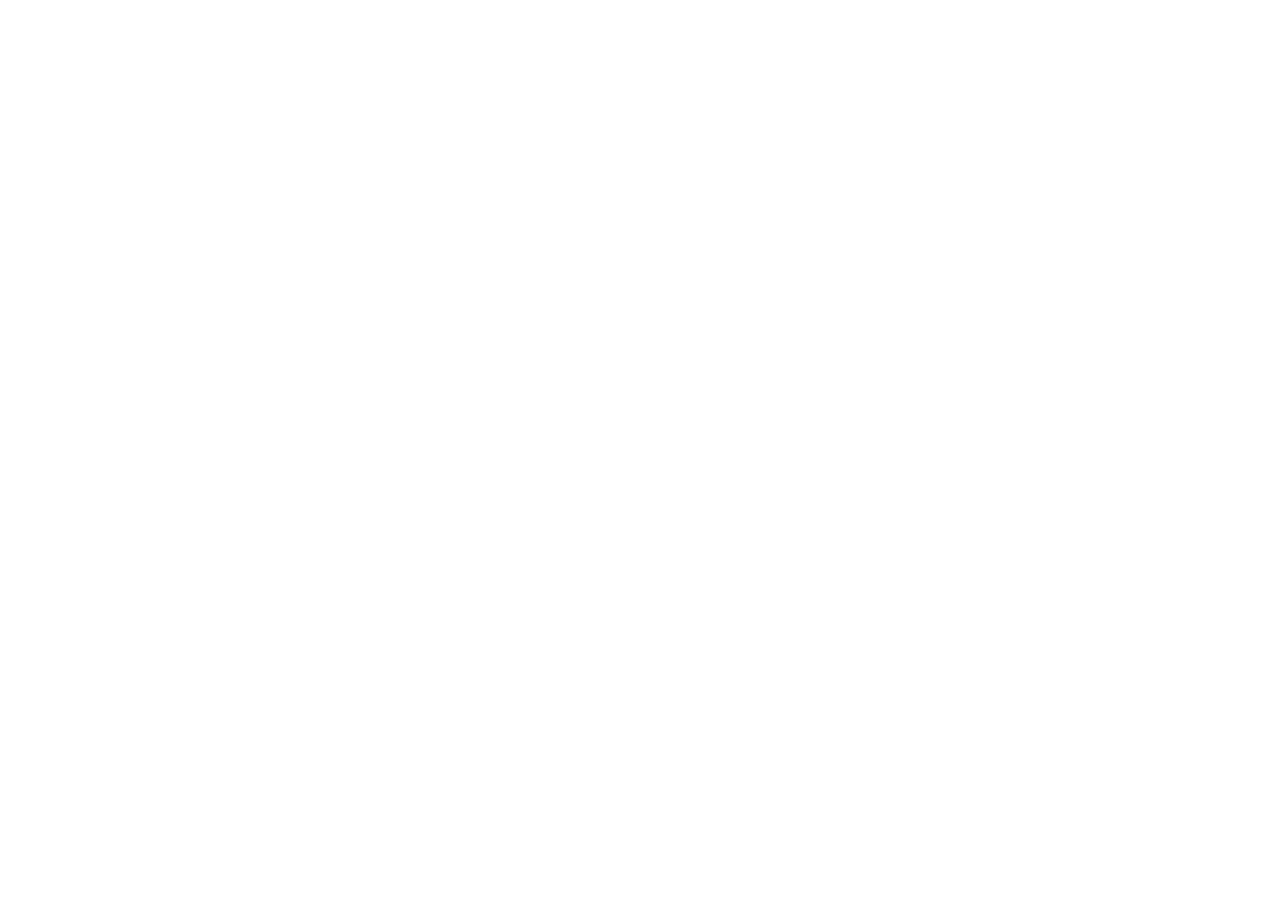
==== src/index.html @ f4b9523a "added normalize css and basic layout" ====
<!DOCTYPE html>
<html lang="ru">
<head>
    <meta charset="UTF-8">
    <meta name="viewport" content="width=device-width, initial-scale=1.0">
    <title>Test work</title>
    <link rel="stylesheet" href="css/normalize.css">
</head>
<body>
    
</body>
</html>
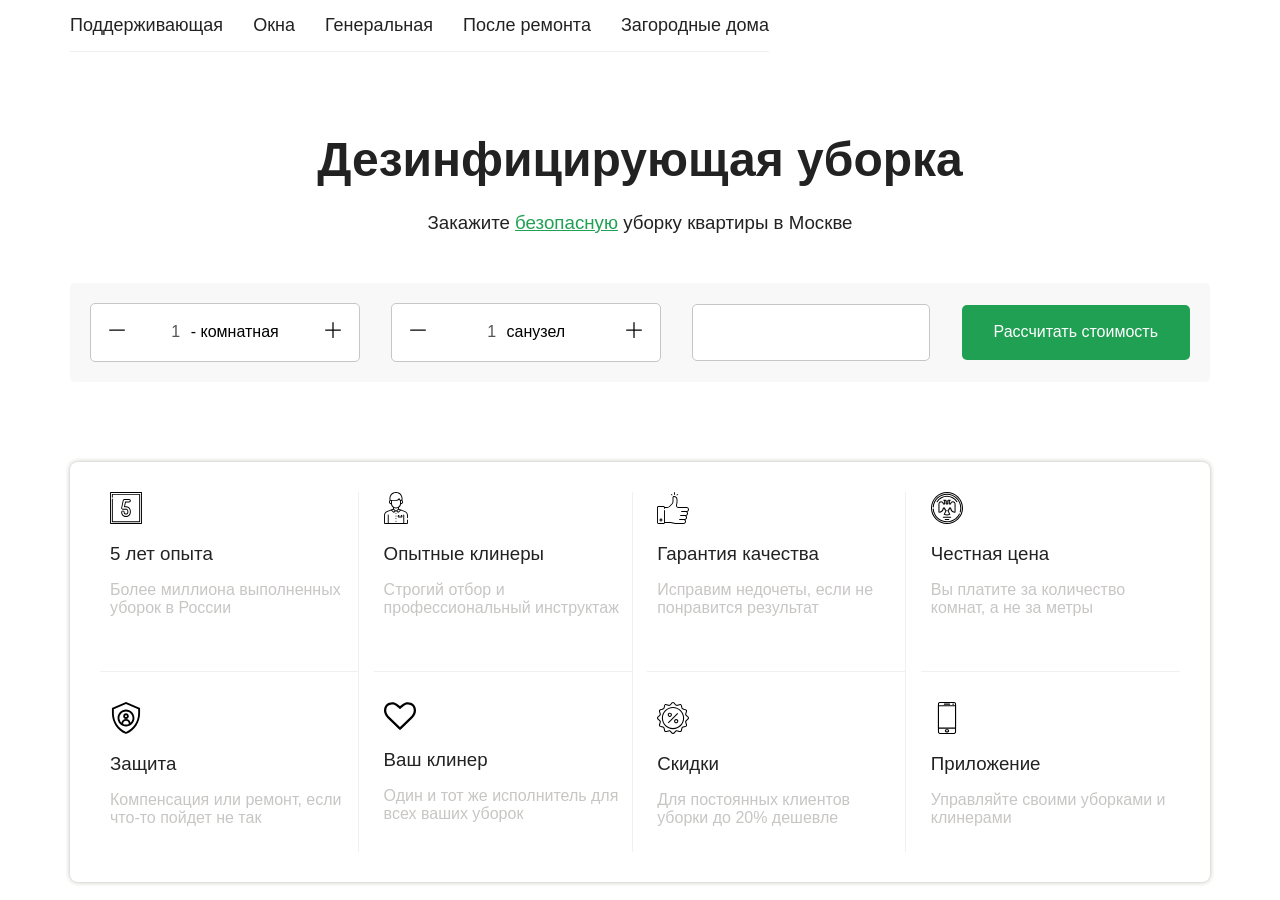
==== commit 4cf7e0b7: "almost ready main page" ====
--- a/src/index.html
+++ b/src/index.html
@@ -4,9 +4,152 @@
     <meta charset="UTF-8">
     <meta name="viewport" content="width=device-width, initial-scale=1.0">
     <title>Test work</title>
+    <link href="https://fonts.googleapis.com/css2?family=Roboto:wght@300;400;500;700&display=swap" rel="stylesheet">
     <link rel="stylesheet" href="css/normalize.css">
+    <link rel="stylesheet" href="css/style.css">
 </head>
 <body>
+
+<nav class="nav">
+    <div class="container">
+        <div class="nav-wrapper">
+            <ul class="nav-menu">
+                <li class="nav-menu__item"><a href="#">Поддерживающая</a></li>
+                <!-- /.nav-menu__item -->
+                <li class="nav-menu__item"><a href="#">Окна</a></li>
+                <!-- /.nav-menu__item -->
+                <li class="nav-menu__item"><a href="#">Генеральная</a></li>
+                <!-- /.nav-menu__item -->
+                <li class="nav-menu__item"><a href="#">После ремонта</a></li>
+                <!-- /.nav-menu__item -->
+                <li class="nav-menu__item"><a href="#">Загородные дома</a></li>
+                <!-- /.nav-menu__item -->
+            </ul>
+            <!-- /.nav-menu -->
     
+            <a href="" class="menu-btn"><span></span></a> <!-- /.menu-btn -->
+        </div>
+        <ul class="nav-mobile">
+            <li class="nav-mobile__item"><a href="#">Поддерживающая</a></li>
+            <!-- /.nav-mobile__item -->
+            <li class="nav-mobile__item"><a href="#">Окна</a></li>
+            <!-- /.nav-mobile__item -->
+            <li class="nav-mobile__item"><a href="#">Генеральная</a></li>
+            <!-- /.nav-mobile__item -->
+            <li class="nav-mobile__item"><a href="#">После ремонта</a></li>
+            <!-- /.nav-mobile__item -->
+            <li class="nav-mobile__item"><a href="#">Загородные дома</a></li>
+            <!-- /.nav-mobile__item -->
+        </ul>
+        <!-- /.nav-mobile -->
+    </div>
+    <!-- /.container -->
+</nav>
+<!-- /.nav -->
+    
+<section class="clean">
+    <div class="container">
+        <h2 class="clean__title">Дезинфицирующая уборка</h2>
+        <!-- /.clean__title -->
+        <h3 class="clean__subtitle">Закажите <span>безопасную</span> уборку квартиры в Москве</h3>
+        <!-- /.clean__subtitle -->
+
+        <form action="" class="clean-form" method="POST">
+            <div class="input-room">
+                <button class="minus-room"><img src="img/clean/minus.svg" alt="minus"></button>
+                <div><input type="text" class="counter-room" value="1" disabled> - комнатная</div>
+                <button class="plus-room"><img src="img/clean/plus.svg" alt="plus"></button>
+            </div>
+            <div class="input-bathroom">
+                <button class="minus-bathroom"><img src="img/clean/minus.svg" alt="minus"></button>
+                <div><input type="text" class="counter-bathroom" value="1" disabled> санузел</div>
+                <button class="plus-bathroom"><img src="img/clean/plus.svg" alt="plus"></button>
+            </div>
+            <!-- /.input-bathroom -->
+            <input type="tel">
+            <button class="button">Рассчитать стоимость</button>
+        </form>
+        <!-- /.clean-form -->
+    </div>
+    <!-- /.container -->
+</section>
+<!-- /.clean -->
+
+<section class="features">
+    <div class="container">
+        <div class="features-block">
+            <div class="features-item">
+                <img src="img/features/five.svg" alt="icon">
+                <h3 class="features-item__title">5 лет опыта</h3>
+                <!-- /.features-item__title -->
+                <p class="features-item__descr">Более миллиона выполненных уборок в России</p>
+                <!-- /.features-item__descr -->
+            </div>
+            <!-- /.features-item -->
+            <div class="features-item">
+                <img src="img/features/clenaner.svg" alt="icon">
+                <h3 class="features-item__title">Опытные клинеры</h3>
+                <!-- /.features-item__title -->
+                <p class="features-item__descr">Строгий отбор и профессиональный инструктаж</p>
+                <!-- /.features-item__descr -->
+            </div>
+            <!-- /.features-item -->
+            <div class="features-item">
+                <img src="img/features/thumbs-up.svg" alt="icon">
+                <h3 class="features-item__title">Гарантия качества</h3>
+                <!-- /.features-item__title -->
+                <p class="features-item__descr">Исправим недочеты, если не понравится результат</p>
+                <!-- /.features-item__descr -->
+            </div>
+            <!-- /.features-item -->
+            <div class="features-item">
+                <img src="img/features/russian-rouble.svg" alt="icon">
+                <h3 class="features-item__title">Честная цена</h3>
+                <!-- /.features-item__title -->
+                <p class="features-item__descr">Вы платите за количество комнат, а не за метры</p>
+                <!-- /.features-item__descr -->
+            </div>
+            <!-- /.features-item -->
+            <div class="features-item">
+                <img src="img/features/protection.svg" alt="icon">
+                <h3 class="features-item__title">Защита</h3>
+                <!-- /.features-item__title -->
+                <p class="features-item__descr">Компенсация или ремонт, если что-то пойдет не так</p>
+                <!-- /.features-item__descr -->
+            </div>
+            <!-- /.features-item -->
+            <div class="features-item">
+                <img src="img/features/heart.svg" alt="icon">
+                <h3 class="features-item__title">Ваш клинер</h3>
+                <!-- /.features-item__title -->
+                <p class="features-item__descr">Один и тот же исполнитель для всех ваших уборок</p>
+                <!-- /.features-item__descr -->
+            </div>
+            <!-- /.features-item -->
+            <div class="features-item">
+                <img src="img/features/discount.svg" alt="icon">
+                <h3 class="features-item__title">Скидки</h3>
+                <!-- /.features-item__title -->
+                <p class="features-item__descr">Для постоянных клиентов уборки до 20% дешевле</p>
+                <!-- /.features-item__descr -->
+            </div>
+            <!-- /.features-item -->
+            <div class="features-item">
+                <img src="img/features/smartphone.svg" alt="icon">
+                <h3 class="features-item__title">Приложение</h3>
+                <!-- /.features-item__title -->
+                <p class="features-item__descr">Управляйте своими уборками и клинерами</p>
+                <!-- /.features-item__descr -->
+            </div>
+            <!-- /.features-item -->
+        </div>
+        <!-- /.features-block -->
+    </div>
+    <!-- /.container -->
+</section>
+<!-- /.features -->
+
+
+<script src="js/index.js"></script>
 </body>
 </html>
--- a/src/css/style.css
+++ b/src/css/style.css
@@ -0,0 +1,439 @@
+html {
+  font-size: 16px;
+}
+
+body {
+  padding: 0;
+  margin: 0;
+  font-family: "Roboto", sans-serif;
+}
+
+* {
+  -webkit-box-sizing: border-box;
+          box-sizing: border-box;
+}
+
+.container {
+  max-width: 1140px;
+  margin: 0 auto;
+  width: 95%;
+}
+
+.button {
+  background-color: #20A053;
+  border-radius: 5px;
+  padding: 18px 32px;
+  border: none;
+  color: #ffffff;
+  cursor: pointer;
+}
+
+ul {
+  padding: 0;
+  margin: 0;
+  list-style: none;
+}
+
+a {
+  text-decoration: none;
+}
+
+h1, h2, h3, h4, h5, h6 {
+  margin: 0;
+  padding: 0;
+}
+
+input {
+  border: 1px solid #C7C6C4;
+  border-radius: 5px;
+  padding: 18px;
+}
+
+.nav {
+  padding-top: 15px;
+}
+.nav-wrapper {
+  display: -webkit-box;
+  display: -ms-flexbox;
+  display: flex;
+  -webkit-box-pack: justify;
+      -ms-flex-pack: justify;
+          justify-content: space-between;
+  -webkit-box-align: center;
+      -ms-flex-align: center;
+          align-items: center;
+}
+.nav-menu {
+  padding-bottom: 15px;
+  border-bottom: 1px solid #f0f0f0;
+  display: -webkit-box;
+  display: -ms-flexbox;
+  display: flex;
+  -webkit-box-pack: start;
+      -ms-flex-pack: start;
+          justify-content: start;
+  -webkit-box-align: center;
+      -ms-flex-align: center;
+          align-items: center;
+}
+.nav-menu__item:not(:last-child) {
+  margin-right: 30px;
+}
+.nav-menu__item a {
+  font-size: 1.125rem;
+  color: #222222;
+  -webkit-transition: 0.3s;
+  transition: 0.3s;
+}
+.nav-menu__item a:hover {
+  color: #20A053;
+}
+.nav-mobile {
+  display: none;
+  -webkit-box-pack: center;
+      -ms-flex-pack: center;
+          justify-content: center;
+  -webkit-box-align: center;
+      -ms-flex-align: center;
+          align-items: center;
+  -webkit-box-orient: vertical;
+  -webkit-box-direction: normal;
+      -ms-flex-direction: column;
+          flex-direction: column;
+  padding-top: 50px;
+  padding-bottom: 30px;
+  border-bottom: 1px solid #f0f0f0;
+}
+.nav-mobile__item:not(:last-child) {
+  margin-bottom: 20px;
+}
+.nav-mobile__item a {
+  font-size: 1.125rem;
+  color: #222222;
+  -webkit-transition: 0.3s;
+  transition: 0.3s;
+}
+.nav-mobile__item a:hover {
+  color: #20A053;
+}
+.nav .menu-btn {
+  display: -webkit-box;
+  display: -ms-flexbox;
+  display: flex;
+  -webkit-box-pack: center;
+      -ms-flex-pack: center;
+          justify-content: center;
+  -webkit-box-align: center;
+      -ms-flex-align: center;
+          align-items: center;
+  display: none;
+}
+.nav .menu-btn span {
+  width: 30px;
+  height: 2px;
+  background-color: #20A053;
+}
+.nav .menu-btn span::after {
+  content: "";
+  -webkit-transition: 0.3s;
+  transition: 0.3s;
+  display: block;
+  width: 30px;
+  height: 2px;
+  background-color: #20A053;
+  -webkit-transform: translateY(6px);
+          transform: translateY(6px);
+}
+.nav .menu-btn span::before {
+  content: "";
+  -webkit-transition: 0.3s;
+  transition: 0.3s;
+  display: block;
+  width: 30px;
+  height: 2px;
+  background-color: #20A053;
+  -webkit-transform: translateY(-9px);
+          transform: translateY(-9px);
+}
+
+.menu-btn.active-menu-btn span {
+  height: 0;
+}
+.menu-btn.active-menu-btn span::after {
+  content: "";
+  display: block;
+  width: 30px;
+  height: 2px;
+  background-color: #20A053;
+  -webkit-transform: translateY(0px) rotate(45deg);
+          transform: translateY(0px) rotate(45deg);
+}
+.menu-btn.active-menu-btn span::before {
+  content: "";
+  display: block;
+  width: 30px;
+  height: 2px;
+  background-color: #20A053;
+  -webkit-transform: translateY(2px) rotate(-45deg);
+          transform: translateY(2px) rotate(-45deg);
+}
+
+.nav-mobile.active-menu {
+  display: -webkit-box;
+  display: -ms-flexbox;
+  display: flex;
+}
+
+@media (min-width: 320px) and (max-width: 768px) {
+  .nav .menu-btn {
+    display: -webkit-box;
+    display: -ms-flexbox;
+    display: flex;
+    margin-left: auto;
+  }
+  .nav-menu {
+    display: none;
+  }
+}
+.clean {
+  padding-top: 80px;
+  padding-bottom: 80px;
+  background-color: #ffffff;
+}
+.clean-form {
+  margin-top: 50px;
+  padding: 20px;
+  border-radius: 5px;
+  display: -webkit-box;
+  display: -ms-flexbox;
+  display: flex;
+  -webkit-box-pack: justify;
+      -ms-flex-pack: justify;
+          justify-content: space-between;
+  -webkit-box-align: center;
+      -ms-flex-align: center;
+          align-items: center;
+  background-color: #f8f8f8;
+}
+.clean-form .input-room {
+  border: 1px solid #C7C6C4;
+  border-radius: 5px;
+  padding: 18px;
+  display: -webkit-box;
+  display: -ms-flexbox;
+  display: flex;
+  -webkit-box-pack: justify;
+      -ms-flex-pack: justify;
+          justify-content: space-between;
+  -webkit-box-align: center;
+      -ms-flex-align: center;
+          align-items: center;
+  width: 270px;
+  background-color: #ffffff;
+}
+.clean-form .input-room div {
+  margin: 0px 30px;
+}
+.clean-form .input-room div .counter-room {
+  border: none;
+  outline: none;
+  padding: 0;
+  background-color: #ffffff;
+  width: 15px;
+}
+.clean-form .input-room button {
+  background-color: transparent;
+  border: none;
+  padding: 0;
+  cursor: pointer;
+  outline: none;
+}
+.clean-form .input-bathroom {
+  border: 1px solid #C7C6C4;
+  border-radius: 5px;
+  padding: 18px;
+  display: -webkit-box;
+  display: -ms-flexbox;
+  display: flex;
+  -webkit-box-pack: justify;
+      -ms-flex-pack: justify;
+          justify-content: space-between;
+  -webkit-box-align: center;
+      -ms-flex-align: center;
+          align-items: center;
+  width: 270px;
+  background-color: #ffffff;
+}
+.clean-form .input-bathroom div {
+  margin: 0px 30px;
+}
+.clean-form .input-bathroom div .counter-bathroom {
+  border: none;
+  outline: none;
+  padding: 0;
+  background-color: #ffffff;
+  width: 15px;
+}
+.clean-form .input-bathroom button {
+  background-color: transparent;
+  border: none;
+  padding: 0;
+  cursor: pointer;
+  outline: none;
+}
+.clean__title {
+  text-align: center;
+  font-size: 3rem;
+  margin-bottom: 25px;
+  font-weight: 700;
+  color: #222222;
+}
+.clean__subtitle {
+  font-weight: 500;
+  color: #222222;
+  text-align: center;
+}
+.clean__subtitle span {
+  text-decoration: underline;
+  color: #20A053;
+}
+
+@media (min-width: 320px) and (max-width: 768px) {
+  .clean__title {
+    font-size: 2rem;
+  }
+  .clean__subtitle {
+    font-size: 1rem;
+  }
+}
+.features-block {
+  padding: 30px;
+  background-color: #ffffff;
+  border-radius: 8px;
+  -webkit-box-shadow: 0px 0px 5px 0px rgba(34, 34, 2, 0.32);
+          box-shadow: 0px 0px 5px 0px rgba(34, 34, 2, 0.32);
+  display: -webkit-box;
+  display: -ms-flexbox;
+  display: flex;
+  -ms-flex-wrap: wrap;
+      flex-wrap: wrap;
+  -webkit-box-pack: justify;
+      -ms-flex-pack: justify;
+          justify-content: space-between;
+  -webkit-box-align: start;
+      -ms-flex-align: start;
+          align-items: start;
+}
+.features-item {
+  padding-left: 10px;
+  -ms-flex-preferred-size: 24%;
+      flex-basis: 24%;
+  padding-right: 10px;
+  min-height: 180px;
+}
+.features-item__title {
+  font-weight: 500;
+  color: #222222;
+  margin-top: 15px;
+  margin-bottom: 10px;
+}
+.features-item__descr {
+  font-size: 1rem;
+  color: #C7C6C4;
+}
+.features-item:not(:nth-child(4)) {
+  border-right: 1px solid #f0f0f0;
+}
+.features-item:nth-child(8) {
+  border-right: 0;
+}
+.features-item:nth-child(1) {
+  border-bottom: 1px solid #f0f0f0;
+  padding-bottom: 20px;
+}
+.features-item:nth-child(2) {
+  border-bottom: 1px solid #f0f0f0;
+  padding-bottom: 20px;
+}
+.features-item:nth-child(3) {
+  border-bottom: 1px solid #f0f0f0;
+  padding-bottom: 20px;
+}
+.features-item:nth-child(4) {
+  border-bottom: 1px solid #f0f0f0;
+  padding-bottom: 20px;
+}
+.features-item:nth-child(5) {
+  padding-top: 30px;
+}
+.features-item:nth-child(6) {
+  padding-top: 30px;
+}
+.features-item:nth-child(7) {
+  padding-top: 30px;
+}
+.features-item:nth-child(8) {
+  padding-top: 30px;
+}
+
+@media (min-width: 320px) and (max-width: 992px) {
+  .features-item {
+    -ms-flex-preferred-size: 45%;
+        flex-basis: 45%;
+  }
+  .features-item:nth-child(1) {
+    border: none;
+  }
+  .features-item:nth-child(2) {
+    border: none;
+  }
+  .features-item:nth-child(3) {
+    border: none;
+  }
+  .features-item:nth-child(4) {
+    border: none;
+  }
+  .features-item:nth-child(5) {
+    border: none;
+  }
+  .features-item:nth-child(6) {
+    border: none;
+  }
+  .features-item:nth-child(7) {
+    border: none;
+  }
+  .features-item:nth-child(8) {
+    border: none;
+  }
+}
+@media (min-width: 320px) and (max-width: 576px) {
+  .features-item {
+    -ms-flex-preferred-size: 100%;
+        flex-basis: 100%;
+    max-height: auto;
+  }
+  .features-item:nth-child(1) {
+    padding-bottom: 0px;
+  }
+  .features-item:nth-child(2) {
+    padding-bottom: 0px;
+  }
+  .features-item:nth-child(3) {
+    padding-bottom: 0px;
+  }
+  .features-item:nth-child(4) {
+    padding-bottom: 0px;
+  }
+  .features-item:nth-child(5) {
+    padding-top: 0px;
+  }
+  .features-item:nth-child(6) {
+    padding-top: 0px;
+  }
+  .features-item:nth-child(7) {
+    padding-top: 0px;
+  }
+  .features-item:nth-child(8) {
+    padding-top: 0px;
+  }
+}
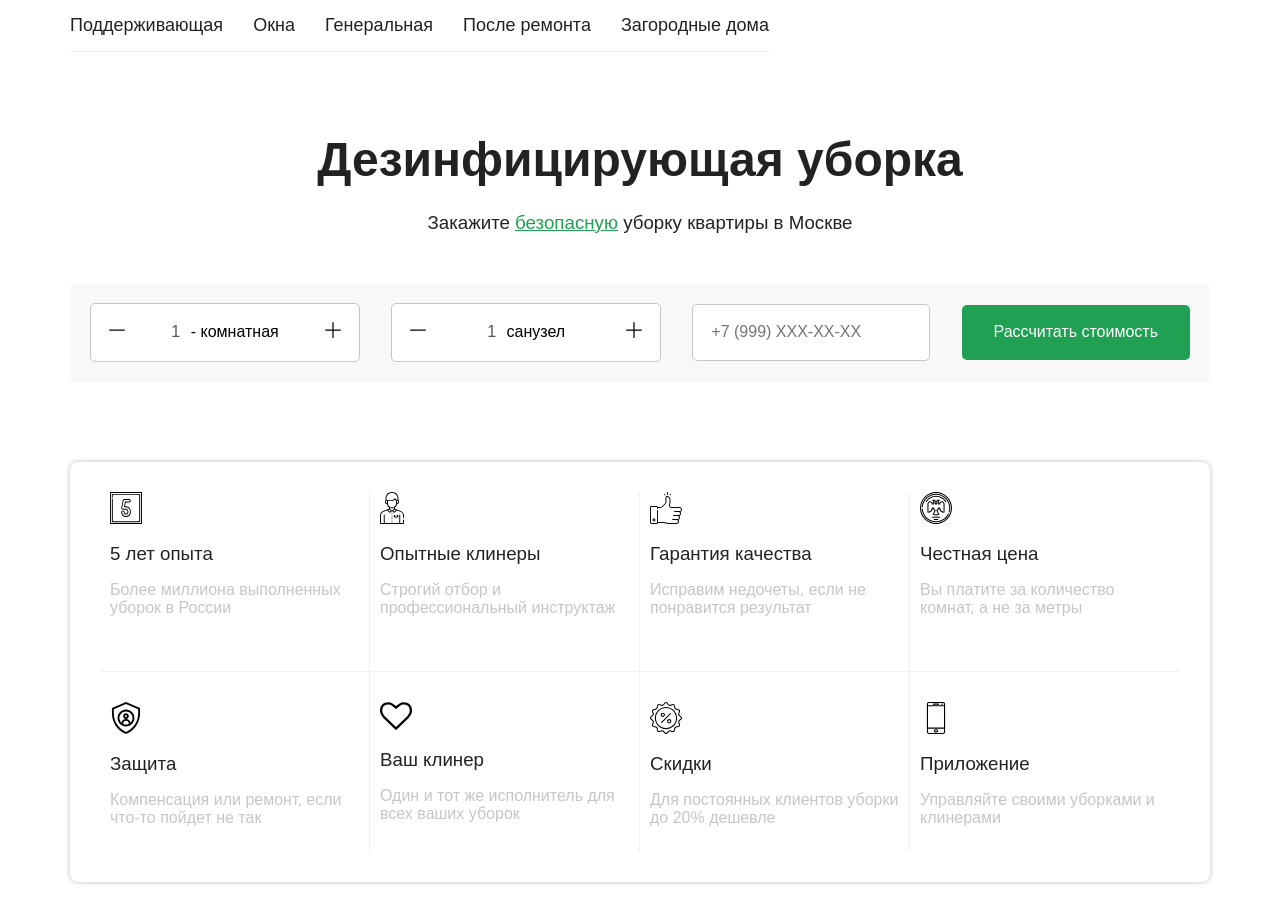
==== commit a28a65b7: "need only make messages" ====
--- a/src/index.html
+++ b/src/index.html
@@ -66,8 +66,8 @@
                 <button class="plus-bathroom"><img src="img/clean/plus.svg" alt="plus"></button>
             </div>
             <!-- /.input-bathroom -->
-            <input type="tel">
-            <button class="button">Рассчитать стоимость</button>
+            <input type="tel" placeholder="+7 (999) XXX-XX-XX" required class="input-phone"> 
+            <button class="button clean__button" type="submit">Рассчитать стоимость</button>
         </form>
         <!-- /.clean-form -->
     </div>
--- a/src/css/style.css
+++ b/src/css/style.css
@@ -26,6 +26,11 @@
   border: none;
   color: #ffffff;
   cursor: pointer;
+  -webkit-transition: 0.3s;
+  transition: 0.3s;
+}
+.button:hover {
+  background-color: #24b55e;
 }
 
 ul {
@@ -47,6 +52,9 @@
   border: 1px solid #C7C6C4;
   border-radius: 5px;
   padding: 18px;
+}
+input:focus {
+  color: #20A053;
 }
 
 .nav {
@@ -304,6 +312,49 @@
   }
   .clean__subtitle {
     font-size: 1rem;
+  }
+}
+@media (min-width: 320px) and (max-width: 1120px) {
+  .clean-form {
+    -ms-flex-wrap: wrap;
+        flex-wrap: wrap;
+  }
+  .clean-form .input-room {
+    -ms-flex-preferred-size: 48%;
+        flex-basis: 48%;
+    margin-bottom: 30px;
+  }
+  .clean-form .input-bathroom {
+    -ms-flex-preferred-size: 48%;
+        flex-basis: 48%;
+    margin-bottom: 30px;
+  }
+  .clean-form .input-phone {
+    -ms-flex-preferred-size: 48%;
+        flex-basis: 48%;
+  }
+  .clean__button {
+    -ms-flex-preferred-size: 48%;
+        flex-basis: 48%;
+  }
+}
+@media (min-width: 320px) and (max-width: 576px) {
+  .clean-form .input-room {
+    -ms-flex-preferred-size: 100%;
+        flex-basis: 100%;
+  }
+  .clean-form .input-bathroom {
+    -ms-flex-preferred-size: 100%;
+        flex-basis: 100%;
+  }
+  .clean-form .input-phone {
+    -ms-flex-preferred-size: 100%;
+        flex-basis: 100%;
+    margin-bottom: 30px;
+  }
+  .clean__button {
+    -ms-flex-preferred-size: 100%;
+        flex-basis: 100%;
   }
 }
 .features-block {
@@ -326,8 +377,8 @@
 }
 .features-item {
   padding-left: 10px;
-  -ms-flex-preferred-size: 24%;
-      flex-basis: 24%;
+  -ms-flex-preferred-size: 25%;
+      flex-basis: 25%;
   padding-right: 10px;
   min-height: 180px;
 }
